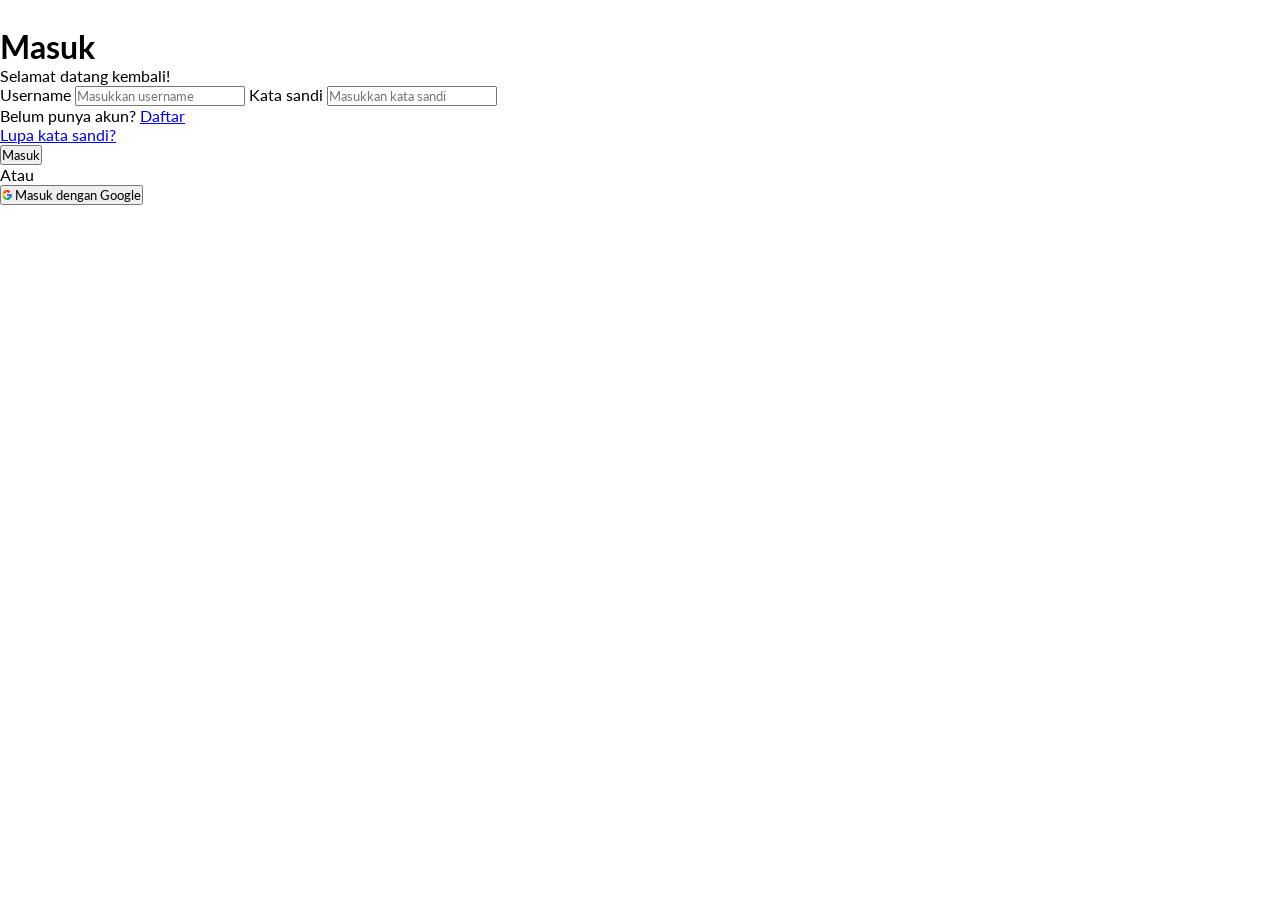
==== Pages/login.html @ d9f0faaf "project structure" ====
<!doctype html>
<html lang="en">
  <head>
    <meta charset="UTF-8" />
    <meta name="viewport" content="width=device-width, initial-scale=1.0" />
    <link rel="icon" href="../Images/logo-tab-address.png" />
    <link rel="stylesheet" href="../Style/authentication.css" />
    <title>Login - Chill App</title>
  </head>
  <body>
    <main>
      <img src="../Images/Logo-login.png" alt="Chill App Logo" />
      <h1>Masuk</h1>
      <p>Selamat datang kembali!</p>
      <form action="" method="post">
        <label for="username">Username</label>
        <input type="text" name="username" id="username" placeholder="Masukkan username" required />
        <label for="password">Kata sandi</label>
        <input type="password" name="password" id="password" placeholder="Masukkan kata sandi" required />
        <p>Belum punya akun? <a href="./register.html">Daftar</a></p>
        <p><a href="#">Lupa kata sandi?</a></p>
        <button type="submit">Masuk</button>
        <p>Atau</p>
        <button type="button">
          <img src="../Images/google-icon.png" alt="google icon">
          Masuk dengan Google
        </button>
      </form>
    </main>
  </body>
</html>
---- Style/authentication.css ----
@import url("./global.css");
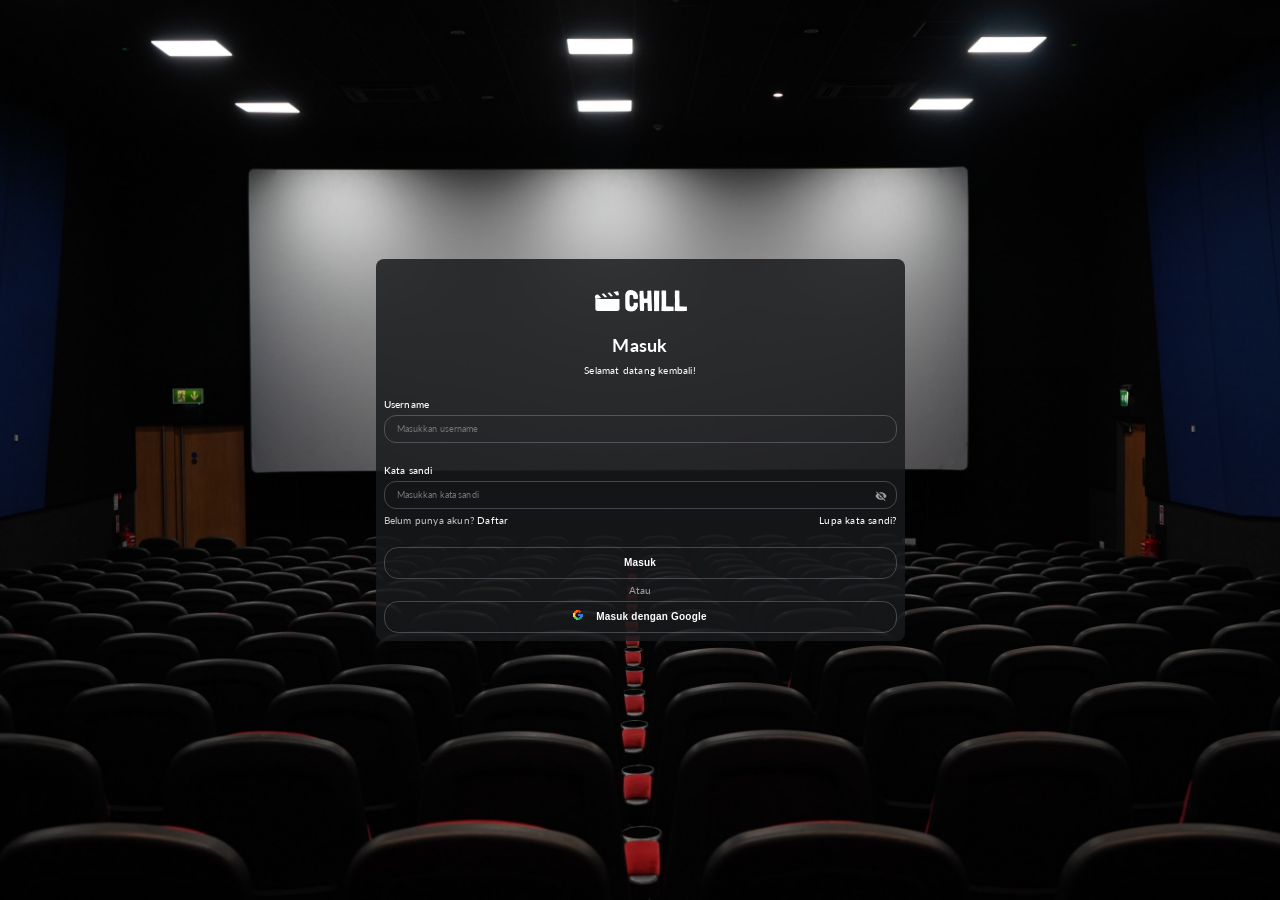
==== commit 5cea43ac: "feat: Add login page without responsive" ====
--- a/Pages/login.html
+++ b/Pages/login.html
@@ -9,22 +9,45 @@
   </head>
   <body>
     <main>
-      <img src="../Images/Logo-login.png" alt="Chill App Logo" />
-      <h1>Masuk</h1>
-      <p>Selamat datang kembali!</p>
+      <img class="logo" src="../Images/Logo-login.png" alt="Chill App Logo" />
+      <div class="header">
+        <h1>Masuk</h1>
+        <p>Selamat datang kembali!</p>
+      </div>
       <form action="" method="post">
-        <label for="username">Username</label>
-        <input type="text" name="username" id="username" placeholder="Masukkan username" required />
-        <label for="password">Kata sandi</label>
-        <input type="password" name="password" id="password" placeholder="Masukkan kata sandi" required />
-        <p>Belum punya akun? <a href="./register.html">Daftar</a></p>
-        <p><a href="#">Lupa kata sandi?</a></p>
-        <button type="submit">Masuk</button>
-        <p>Atau</p>
-        <button type="button">
-          <img src="../Images/google-icon.png" alt="google icon">
-          Masuk dengan Google
-        </button>
+        <div class="form-group">
+          <label for="username">Username</label>
+          <input
+            type="text"
+            name="username"
+            id="username"
+            placeholder="Masukkan username"
+            required
+          />
+        </div>
+        <div class="form-group">
+          <label for="password">Kata sandi</label>
+          <input
+            type="password"
+            name="password"
+            id="password"
+            placeholder="Masukkan kata sandi"
+            required
+          />
+          <img src="../Images/eye-off.png" alt="eye-icon" />
+          <div class="auth-action">
+            <p>Belum punya akun? <a href="./register.html">Daftar</a></p>
+            <p><a href="#">Lupa kata sandi?</a></p>
+          </div>
+        </div>
+        <div class="form-action">
+          <button type="submit">Masuk</button>
+          <p>Atau</p>
+          <button type="button">
+            <img src="../Images/google-icon.png" alt="google icon" />
+            Masuk dengan Google
+          </button>
+        </div>
       </form>
     </main>
   </body>
--- a/Style/authentication.css
+++ b/Style/authentication.css
@@ -1,4 +1,161 @@
 @import url("./global.css");
+
+body {
+  background-image: url("../Images/bg-auth.jpg");
+  background-size: cover;
+  background-position: center;
+  background-repeat: no-repeat;
+  height: 100vh;
+  display: flex;
+  justify-content: center;
+  align-items: center;
+}
+
+main {
+  width: 80%;
+  min-width: 306px;
+  max-width: 529px;
+  background-color: rgba(24, 26, 28, 0.84);
+  padding: 8px;
+  border-radius: 8px;
+  display: flex;
+  flex-direction: column;
+  justify-content: center;
+  align-items: center;
+}
+
+.logo{
+  width: 94px;
+  margin-top: 22px;
+}
+
+.header {
+  margin: 20px 0;
+  text-align: center;
+}
+
+.header h1 {
+  font-size: 18px;
+  font-weight: 700;
+  line-height: 140%;
+  color: rgba(255, 255, 255, 1);
+  letter-spacing: 0.2px;
+  margin-bottom: 4px;
+}
+
+.header p {
+  font-size: 10px;
+  font-weight: 400;
+  color: rgba(255, 255, 255, 1);
+  line-height: 140%;
+  letter-spacing: 0.2px;
+}
+
+form {
+  width: 100%;
+  display: flex;
+  flex-direction: column;
+  gap: 20px;
+}
+
+.form-group {
+  position: relative;
+  display: flex;
+  flex-direction: column;
+  gap: 4px;
+}
+
+.form-group label {
+  font-size: 10px;
+  font-weight: 500;
+  color: rgba(255, 255, 255, 1);
+  line-height: 140%;
+  letter-spacing: 0.2px;
+}
+
+.form-group input {
+  font-size: 9px;
+  font-weight: 400;
+  line-height: 140%;
+  letter-spacing: 0.12px;
+  color: rgba(193, 194, 196, 1);
+  padding: 8px 12px;
+  height: 28px;
+  
+  border-radius: 12px;
+  border: 0.58px solid rgba(231, 227, 252, 0.23);
+  background-color: transparent;
+}
+
+.form-group img {
+  position: absolute;
+  top: 27px;
+  right: 10px;
+  cursor: pointer;
+  width: 12px;
+  height: 12px;
+}
+
+.auth-action {
+  font-size: 10px;
+  font-weight: 400;
+  line-height: 140%;
+  letter-spacing: 0.2px;
+  color: rgba(193, 194, 196, 1);
+
+  display: flex;
+  justify-content: space-between;
+}
+
+.auth-action a {
+  color: rgba(255, 255, 255, 1);
+  text-decoration: none;
+}
+
+.auth-action a:hover {
+  text-decoration: underline;
+}
+
+.form-action {
+  display: flex;
+  flex-direction: column;
+  justify-content: center;
+  gap: 4px;
+  align-items: center;
+}
+
+.form-action button {
+  font-size: 10px;
+  font-weight: 600;
+  color: rgba(255, 255, 255, 1);
+  line-height: 140%;
+  letter-spacing: 0.2px;
+  
+  width: 100%;
+  border-radius: 14px;
+  background-color: transparent;
+  border: 0.58px solid rgba(231, 227, 252, 0.23);
+  padding: 8px 12px;
+  cursor: pointer;
+} 
+
+.form-action button:hover {
+  background-color: rgba(231, 227, 252, 0.23);
+}
+
+.form-action p {
+  font-size: 10px;
+  font-weight: 500;
+  line-height: 140%;
+  letter-spacing: 0.2px;
+  color: rgba(157, 158, 161, 1);
+}
+
+.form-action img {
+  width: 10px;
+  height: 10px;
+  margin-right: 10px;
+}
 
 
 
@@ -19,3 +176,7 @@
 
 
 
+
+
+
+
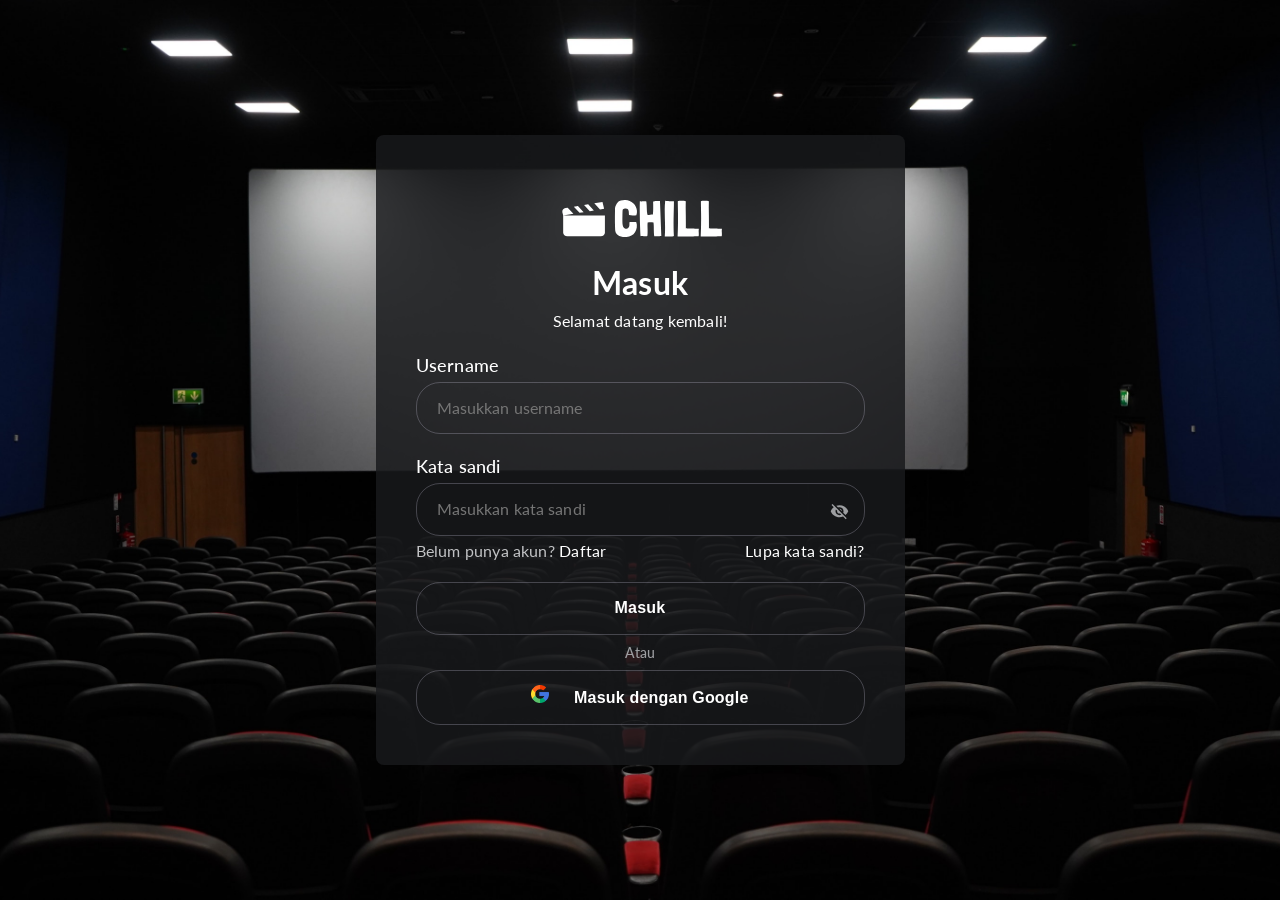
==== commit 2480306c: "feat: new login page with responsive" ====
--- a/Pages/login.html
+++ b/Pages/login.html
@@ -3,13 +3,13 @@
   <head>
     <meta charset="UTF-8" />
     <meta name="viewport" content="width=device-width, initial-scale=1.0" />
-    <link rel="icon" href="../Images/logo-tab-address.png" />
+    <link rel="icon" href="../Images/logo-tab-address.svg" />
     <link rel="stylesheet" href="../Style/authentication.css" />
     <title>Login - Chill App</title>
   </head>
   <body>
     <main>
-      <img class="logo" src="../Images/Logo-login.png" alt="Chill App Logo" />
+      <img class="logo" src="../Images/Logo.svg" alt="Chill App Logo" />
       <div class="header">
         <h1>Masuk</h1>
         <p>Selamat datang kembali!</p>
@@ -34,7 +34,7 @@
             placeholder="Masukkan kata sandi"
             required
           />
-          <img src="../Images/eye-off.png" alt="eye-icon" />
+          <img src="../Images/eye-off.svg" alt="eye-icon" />
           <div class="auth-action">
             <p>Belum punya akun? <a href="./register.html">Daftar</a></p>
             <p><a href="#">Lupa kata sandi?</a></p>
@@ -44,7 +44,7 @@
           <button type="submit">Masuk</button>
           <p>Atau</p>
           <button type="button">
-            <img src="../Images/google-icon.png" alt="google icon" />
+            <img src="../Images/google-icon.svg" alt="google icon" />
             Masuk dengan Google
           </button>
         </div>
--- a/Style/authentication.css
+++ b/Style/authentication.css
@@ -16,7 +16,7 @@
   min-width: 306px;
   max-width: 529px;
   background-color: rgba(24, 26, 28, 0.84);
-  padding: 8px;
+  padding: 24px;
   border-radius: 8px;
   display: flex;
   flex-direction: column;
@@ -80,7 +80,6 @@
   letter-spacing: 0.12px;
   color: rgba(193, 194, 196, 1);
   padding: 8px 12px;
-  height: 28px;
   
   border-radius: 12px;
   border: 0.58px solid rgba(231, 227, 252, 0.23);
@@ -157,26 +156,81 @@
   margin-right: 10px;
 }
 
-
-
-
-
-
-
-
-
-
-
-
-
-
-
-
-
-
-
-
-
-
-
-
+/* responsive to dektop */
+@media (min-width: 768px) {
+  main {
+    padding: 40px;
+  }
+
+  .logo {
+    width: 163px;
+    height: 44px;
+  }
+
+  .header h1 {
+    font-size: 32px;
+  }
+
+  .header p,
+  .form-group input,
+  .auth-action,
+  .form-action button {
+    font-size: 16px;
+  }
+
+  .form-group label {
+    font-size: 18px;
+  }
+
+  .form-action p {
+    font-size: 14px;
+  }
+
+  .form-group img {
+    width: 19px;
+    height: 16px;
+    top: 50px;
+    right: 16px;
+  }
+
+  .form-group input,
+  .form-action button {
+    padding: 14px 20px;
+    border-radius: 24px;
+  }
+
+  .form-action {
+    gap: 8px;
+  }
+
+  .form-action img {
+    width: 18px;
+    height: 18px;
+    margin-right: 20px;
+  }
+}
+
+
+
+
+
+
+
+
+
+
+
+
+
+
+
+
+
+
+
+
+
+
+
+
+
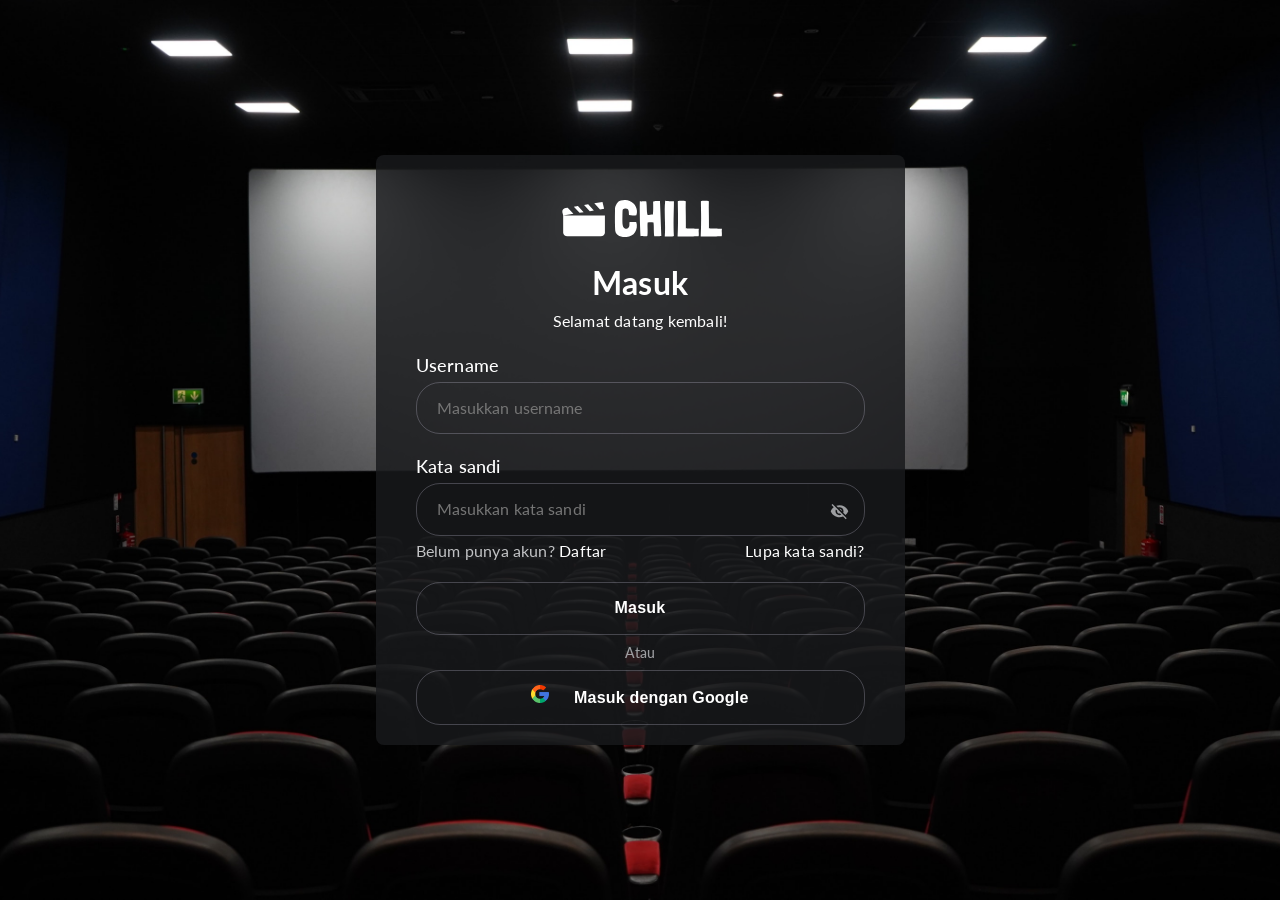
==== commit 3ba74de8: "feat: add register page with responsive and fix file authentication css" ====
--- a/Style/authentication.css
+++ b/Style/authentication.css
@@ -159,7 +159,7 @@
 /* responsive to dektop */
 @media (min-width: 768px) {
   main {
-    padding: 40px;
+    padding: 20px 40px;
   }
 
   .logo {
